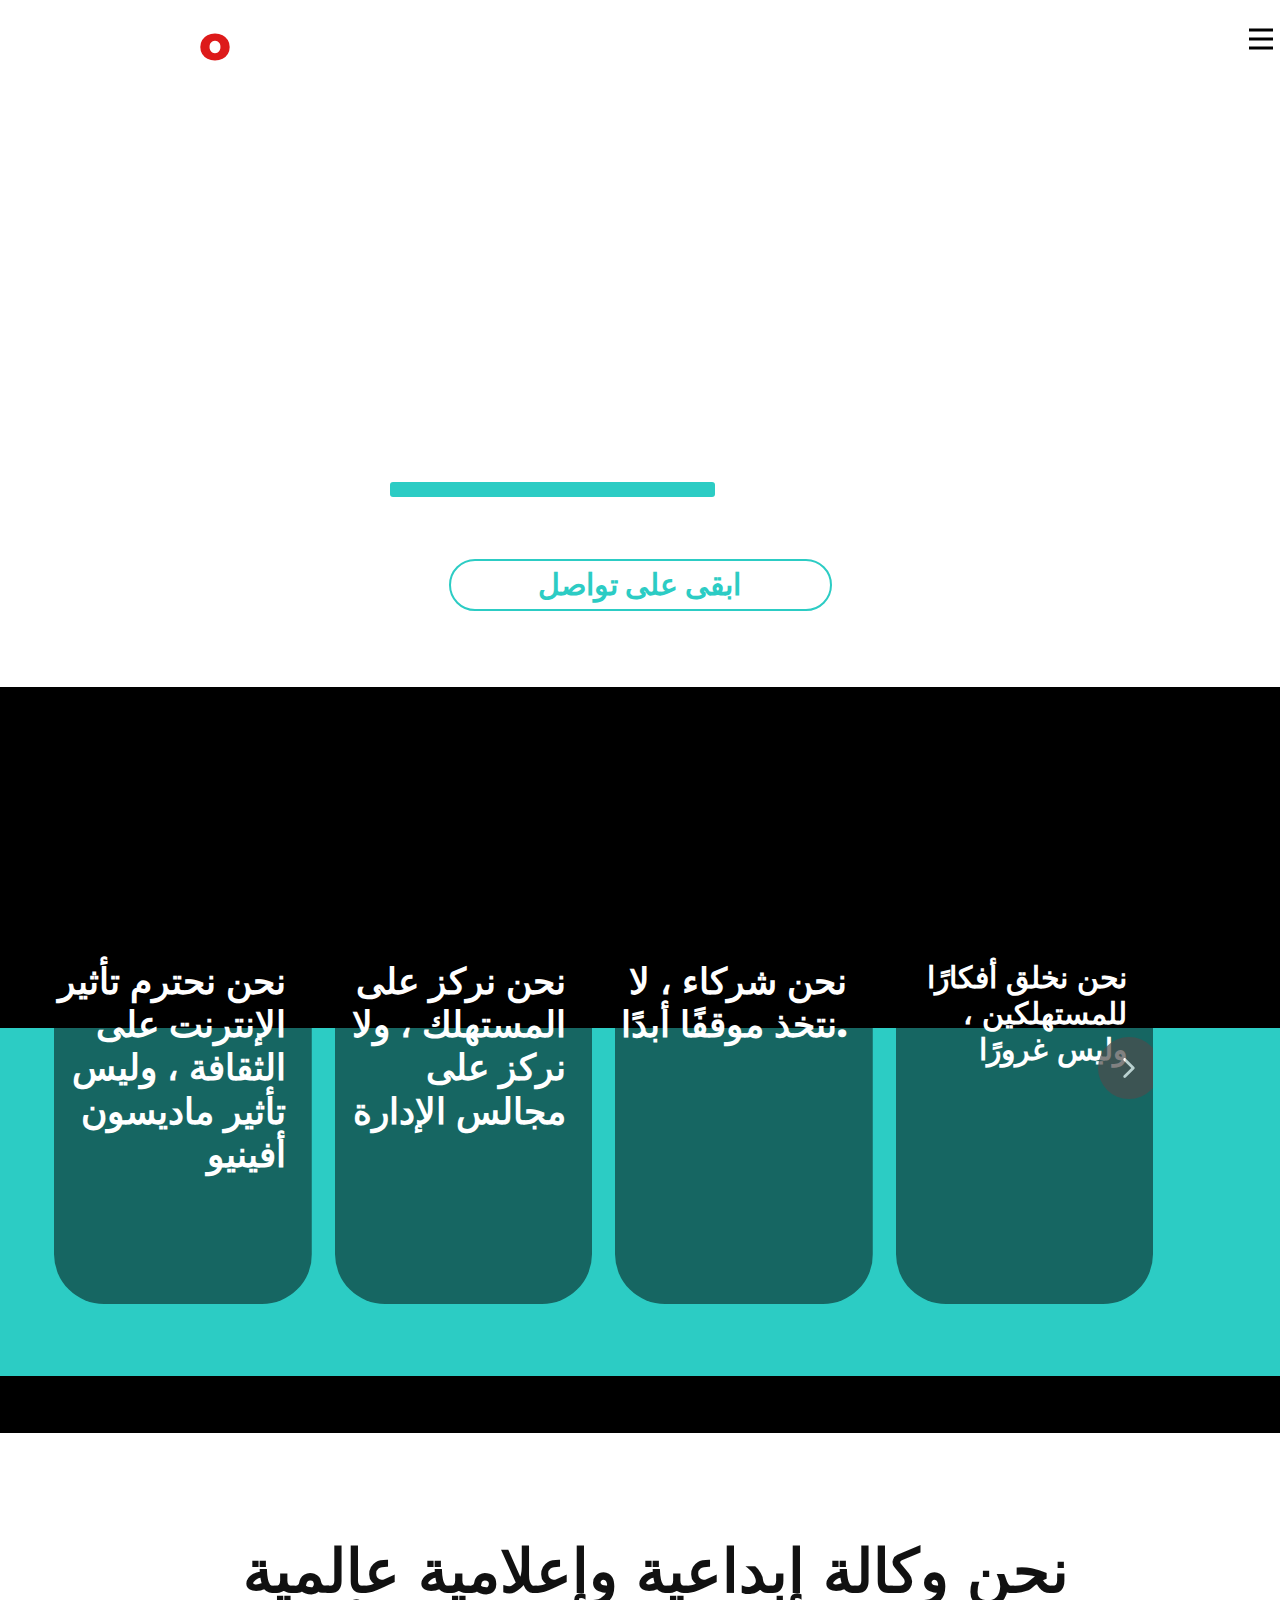
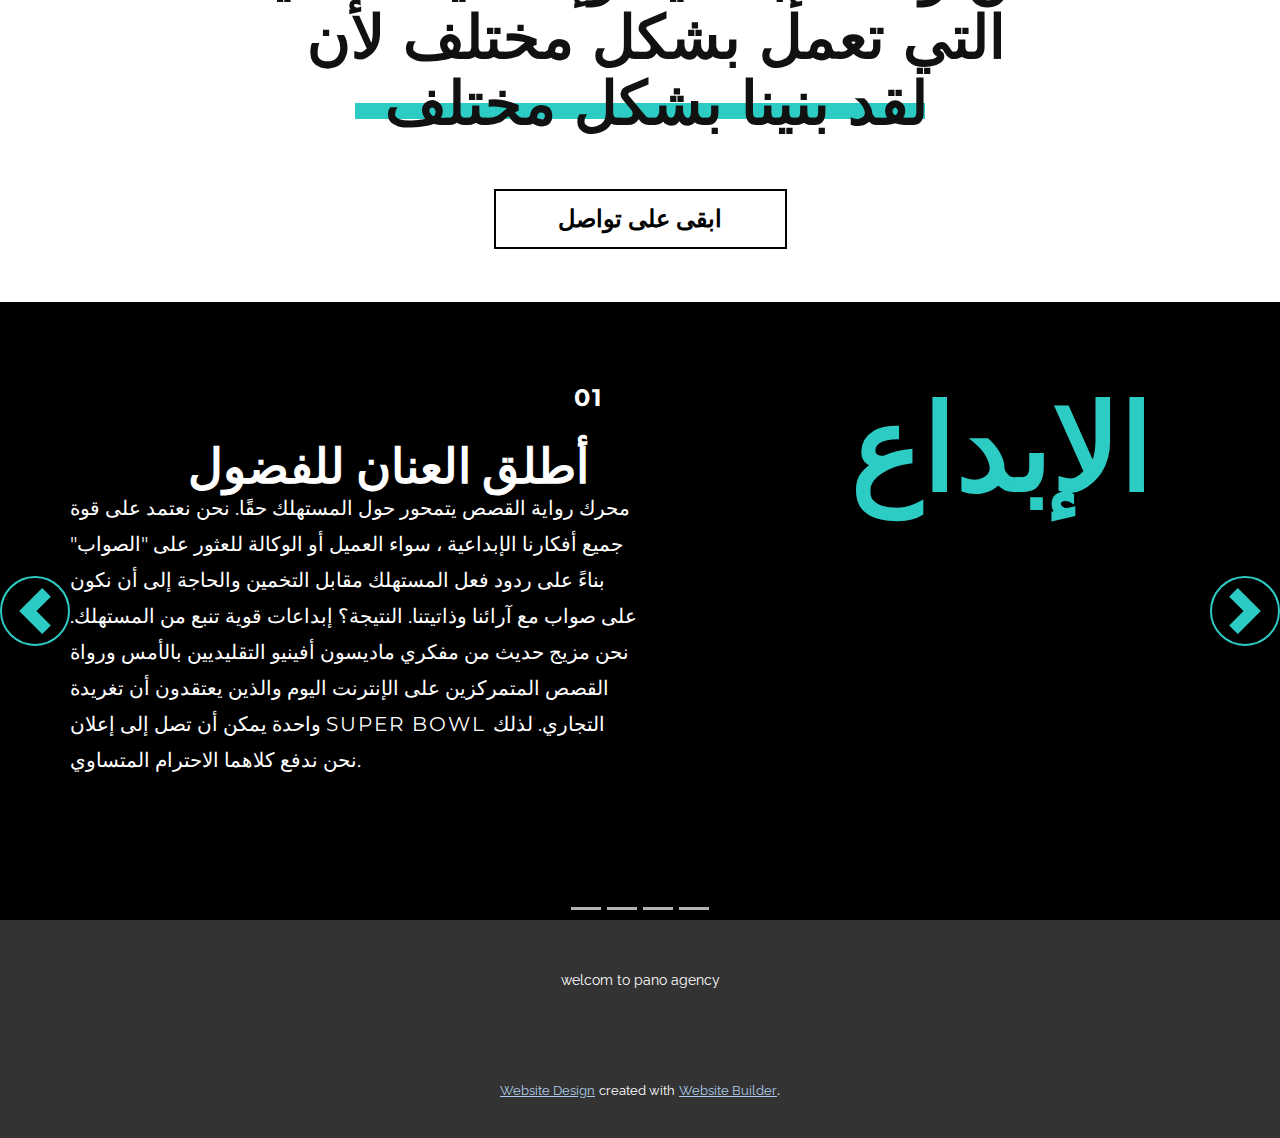
==== index.html @ 9c62eea8 "Add files via upload" ====
<!DOCTYPE html>
<html style="font-size: 16px;">
  <head>
    <meta name="viewport" content="width=device-width, initial-scale=1.0">
    <meta charset="utf-8">
    <meta name="keywords" content="Pano, ​نحن الوكالة الإعلامية&nbsp;والإبداعية الفعلية&nbsp;التي تبحث عنها.">
    <meta name="description" content="">
    <meta name="page_type" content="np-template-header-footer-from-plugin">
    <title>Page 1</title>
    <link rel="stylesheet" href="nicepage.css" media="screen">
<link rel="stylesheet" href="Page-1.css" media="screen">
    <script class="u-script" type="text/javascript" src="jquery.js" defer=""></script>
    <script class="u-script" type="text/javascript" src="nicepage.js" defer=""></script>
    <meta name="generator" content="Nicepage 3.26.0, nicepage.com">
    
    
    
    
    <link id="u-theme-google-font" rel="stylesheet" href="https://fonts.googleapis.com/css?family=Montserrat:100,100i,200,200i,300,300i,400,400i,500,500i,600,600i,700,700i,800,800i,900,900i|Raleway:100,100i,200,200i,300,300i,400,400i,500,500i,600,600i,700,700i,800,800i,900,900i">
    <link id="u-page-google-font" rel="stylesheet" href="https://fonts.googleapis.com/css?family=Playfair+Display:400,400i,500,500i,600,600i,700,700i,800,800i,900,900i">
    
    
    
    
    
    <script type="application/ld+json">{
		"@context": "http://schema.org",
		"@type": "Organization",
		"name": ""
}</script>
    <meta name="theme-color" content="#478ac9">
    <meta property="og:title" content="Page 1">
    <meta property="og:type" content="website">
  </head>
  <body data-home-page="Page-1.html" data-home-page-title="Page 1" class="u-body u-overlap u-overlap-contrast u-overlap-transparent"><header class="u-black u-clearfix u-header u-sticky u-sticky-5698 u-header" id="sec-eced"><div class="u-clearfix u-sheet u-sheet-1">
        <nav class="u-menu u-menu-dropdown u-offcanvas u-menu-1" data-responsive-from="XL">
          <div class="menu-collapse" style="font-size: 1rem; letter-spacing: 0px; font-weight: 700; text-transform: uppercase;" wfd-invisible="true">
            <a class="u-button-style u-custom-active-border-color u-custom-border u-custom-border-color u-custom-borders u-custom-hover-border-color u-custom-left-right-menu-spacing u-custom-padding-bottom u-custom-text-active-color u-custom-text-color u-custom-text-hover-color u-custom-top-bottom-menu-spacing u-nav-link u-text-active-palette-1-base u-text-hover-palette-2-base u-white" href="#">
              <svg><use xmlns:xlink="http://www.w3.org/1999/xlink" xlink:href="#menu-hamburger"></use></svg>
              <svg version="1.1" xmlns="http://www.w3.org/2000/svg" xmlns:xlink="http://www.w3.org/1999/xlink"><defs><symbol id="menu-hamburger" viewBox="0 0 16 16" style="width: 16px; height: 16px;"><rect y="1" width="16" height="2"></rect><rect y="7" width="16" height="2"></rect><rect y="13" width="16" height="2"></rect>
</symbol>
</defs></svg>
            </a>
          </div>
          <div class="u-custom-menu u-nav-container" wfd-invisible="true">
            <ul class="u-nav u-spacing-30 u-unstyled u-nav-1"><li class="u-nav-item"><a class="u-border-2 u-border-active-palette-2-base u-border-hover-palette-2-base u-border-no-left u-border-no-right u-border-no-top u-button-style u-nav-link u-text-active-palette-2-base u-text-grey-90 u-text-hover-grey-90" href="virtual.html" style="padding: 10px 0px;">virtual</a>
</li></ul>
          </div>
          <div class="u-custom-menu u-nav-container-collapse" wfd-invisible="true">
            <div class="u-black u-container-style u-inner-container-layout u-opacity u-opacity-95 u-sidenav">
              <div class="u-inner-container-layout u-sidenav-overflow">
                <div class="u-menu-close"></div>
                <ul class="u-align-center u-nav u-popupmenu-items u-unstyled u-nav-2"><li class="u-nav-item"><a class="u-button-style u-nav-link" href="virtual.html" style="padding: 10px 0px;">virtual</a>
</li></ul>
              </div>
            </div>
            <div class="u-black u-menu-overlay u-opacity u-opacity-70" wfd-invisible="true"></div>
          </div>
        </nav>
        <h1 class="u-text u-text-default u-text-1">Pan<span class="u-text-custom-color-1">o</span>
        </h1>
      </div></header>
    <section class="u-clearfix u-shading u-uploaded-video u-video u-section-1" id="sec-912e">
      <div class="u-background-video u-expanded u-video-contain" style="filter: brightness(0.4);">
        <div class="embed-responsive">
          <video class="embed-responsive-item" data-autoplay="1" loop="" muted="" autoplay="autoplay" playsinline="">
            <source src="files/video.mp4" type="video/mp4">
            <p>Your browser does not support HTML5 video.</p>
          </video>
        </div>
      </div>
      <div class="u-clearfix u-sheet u-sheet-1">
        <h1 class="u-align-center u-text u-text-default u-text-1"> نحن الوكالة الإعلامية<br>&nbsp;والإبداعية الفعلية<br>&nbsp;التي تبحث عنها.
        </h1>
        <div class="u-palette-4-base u-radius-3 u-shape u-shape-round u-shape-1" data-animation-name="jello" data-animation-duration="2500" data-animation-delay="750" data-animation-direction=""></div>
        <a href="https://docs.google.com/forms/d/1JQAjfJgvZycmXR23ZV0h8akam9BcXs457wMVAvdqgVI/edit" class="u-border-2 u-border-palette-4-base u-btn u-btn-round u-button-style u-hover-palette-3-light-1 u-none u-radius-27 u-text-hover-white u-text-palette-4-base u-btn-1"> ابقى على تواصل </a>
      </div>
    </section>
    <section class="u-black u-clearfix u-section-2" id="sec-b21a">
      <div class="u-expanded-width u-palette-4-base u-shape u-shape-rectangle u-shape-1"></div>
      <div class="u-layout-horizontal u-list u-list-1">
        <div class="u-repeater u-repeater-1">
          <div class="u-container-style u-image u-image-round u-list-item u-radius-50 u-repeater-item u-shading u-image-1" data-image-width="1318" data-image-height="1080">
            <div class="u-container-layout u-similar-container u-container-layout-1">
              <h3 class="u-align-right u-text u-text-white u-text-1"> نحن نحترم تأثير الإنترنت على الثقافة ، وليس تأثير ماديسون أفينيو</h3>
            </div>
          </div>
          <div class="u-container-style u-image u-image-round u-list-item u-radius-50 u-repeater-item u-shading u-image-2" data-image-width="1920" data-image-height="910">
            <div class="u-container-layout u-similar-container u-container-layout-2">
              <h3 class="u-align-right u-text u-text-white u-text-2"> نحن نركز على المستهلك ، ولا نركز على مجالس الإدارة </h3>
            </div>
          </div>
          <div class="u-container-style u-image u-image-round u-list-item u-radius-50 u-repeater-item u-shading u-image-3" data-image-width="800" data-image-height="1202">
            <div class="u-container-layout u-similar-container u-container-layout-3">
              <h3 class="u-align-right u-text u-text-white u-text-3"> نحن شركاء ، لا نتخذ موقفًا أبدًا. </h3>
            </div>
          </div>
          <div class="u-container-style u-image u-image-round u-list-item u-radius-50 u-repeater-item u-shading u-image-4" data-image-width="800" data-image-height="1120">
            <div class="u-container-layout u-similar-container u-container-layout-4">
              <h3 class="u-align-right u-text u-text-4"> نحن نخلق أفكارًا للمستهلكين ، وليس غرورًا</h3>
            </div>
          </div>
          <div class="u-container-style u-image u-image-round u-list-item u-radius-50 u-repeater-item u-shading u-image-5" data-image-width="1600" data-image-height="1067">
            <div class="u-container-layout u-similar-container u-container-layout-5">
              <h3 class="u-align-right u-text u-text-5"> نحن نبتكر حرفة جديدة إلى الأبد ، بينما لا تزال الصناعة تصقل حرفة خاصة بهم.</h3>
            </div>
          </div>
          <div class="u-container-style u-image u-image-round u-list-item u-radius-50 u-repeater-item u-shading u-image-6" data-image-width="732" data-image-height="501">
            <div class="u-container-layout u-similar-container u-container-layout-6">
              <h3 class="u-align-right u-text u-text-6"> نحن نقدر إشارات المستهلك الحقيقي.</h3>
            </div>
          </div>
          <div class="u-container-style u-image u-image-round u-list-item u-radius-50 u-repeater-item u-shading u-image-7" data-image-width="8494" data-image-height="5663">
            <div class="u-container-layout u-similar-container u-container-layout-7">
              <h3 class="u-align-right u-text u-text-7"> نحن مهووسون بنتائج الأعمال ، ولا نربت على ظهورنا.</h3>
            </div>
          </div>
          <div class="u-container-style u-image u-image-round u-list-item u-radius-50 u-repeater-item u-shading u-image-8" data-image-width="750" data-image-height="426">
            <div class="u-container-layout u-similar-container u-container-layout-8">
              <h3 class="u-align-right u-text u-text-8"> نحن نقود الصلة بالسياق على نطاق واسع لأنها تقود الأعمال.</h3>
            </div>
          </div>
          <div class="u-container-style u-image u-image-round u-list-item u-radius-50 u-repeater-item u-shading u-image-9" data-image-width="300" data-image-height="300">
            <div class="u-container-layout u-similar-container u-container-layout-9">
              <h3 class="u-align-right u-text u-text-9"> لدينا التواضع والفضول لإيجاد الحق في عدم مناقشة ما هو مناسب لشهور متتالية.</h3>
            </div>
          </div>
          <div class="u-container-style u-image u-image-round u-list-item u-radius-50 u-repeater-item u-shading u-image-10" data-image-width="300" data-image-height="300">
            <div class="u-container-layout u-similar-container u-container-layout-10">
              <h3 class="u-align-right u-text u-text-10"> نعتقد أنه من مسؤوليتنا تقديم نتائج الأعمال ... أو طردنا.</h3>
            </div>
          </div>
          <div class="u-container-style u-image u-image-round u-list-item u-radius-50 u-repeater-item u-shading u-image-11" data-image-width="300" data-image-height="300">
            <div class="u-container-layout u-similar-container u-container-layout-11">
              <h3 class="u-align-right u-text u-text-11"> نحن جميعًا ممارسون ونقوم بالعمل.</h3>
            </div>
          </div>
          <div class="u-container-style u-image u-image-round u-list-item u-radius-50 u-repeater-item u-shading u-image-12" data-image-width="1920" data-image-height="1280">
            <div class="u-container-layout u-similar-container u-container-layout-12">
              <h3 class="u-align-right u-text u-text-12"> نحن نقيس غير القابل للتطوير.</h3>
            </div>
          </div>
        </div>
        <a class="u-absolute-vcenter u-gallery-nav u-gallery-nav-prev u-grey-70 u-icon-circle u-opacity u-opacity-70 u-spacing-21 u-text-white u-gallery-nav-1" href="#" role="button">
          <span aria-hidden="true">
            <svg viewBox="0 0 451.847 451.847"><path d="M97.141,225.92c0-8.095,3.091-16.192,9.259-22.366L300.689,9.27c12.359-12.359,32.397-12.359,44.751,0
c12.354,12.354,12.354,32.388,0,44.748L173.525,225.92l171.903,171.909c12.354,12.354,12.354,32.391,0,44.744
c-12.354,12.365-32.386,12.365-44.745,0l-194.29-194.281C100.226,242.115,97.141,234.018,97.141,225.92z"></path></svg>
          </span>
          <span class="sr-only">
            <svg viewBox="0 0 451.847 451.847"><path d="M97.141,225.92c0-8.095,3.091-16.192,9.259-22.366L300.689,9.27c12.359-12.359,32.397-12.359,44.751,0
c12.354,12.354,12.354,32.388,0,44.748L173.525,225.92l171.903,171.909c12.354,12.354,12.354,32.391,0,44.744
c-12.354,12.365-32.386,12.365-44.745,0l-194.29-194.281C100.226,242.115,97.141,234.018,97.141,225.92z"></path></svg>
          </span>
        </a>
        <a class="u-gallery-nav u-gallery-nav-next u-grey-70 u-icon-circle u-opacity u-opacity-70 u-spacing-21 u-text-white u-gallery-nav-2" href="#" role="button">
          <span aria-hidden="true">
            <svg viewBox="0 0 451.846 451.847"><path d="M345.441,248.292L151.154,442.573c-12.359,12.365-32.397,12.365-44.75,0c-12.354-12.354-12.354-32.391,0-44.744
L278.318,225.92L106.409,54.017c-12.354-12.359-12.354-32.394,0-44.748c12.354-12.359,32.391-12.359,44.75,0l194.287,194.284
c6.177,6.18,9.262,14.271,9.262,22.366C354.708,234.018,351.617,242.115,345.441,248.292z"></path></svg>
          </span>
          <span class="sr-only">
            <svg viewBox="0 0 451.846 451.847"><path d="M345.441,248.292L151.154,442.573c-12.359,12.365-32.397,12.365-44.75,0c-12.354-12.354-12.354-32.391,0-44.744
L278.318,225.92L106.409,54.017c-12.354-12.359-12.354-32.394,0-44.748c12.354-12.359,32.391-12.359,44.75,0l194.287,194.284
c6.177,6.18,9.262,14.271,9.262,22.366C354.708,234.018,351.617,242.115,345.441,248.292z"></path></svg>
          </span>
        </a>
      </div>
    </section>
    <section class="u-align-center u-clearfix u-section-3" id="sec-3e8d">
      <div class="u-clearfix u-sheet u-sheet-1">
        <div class="u-palette-4-base u-shape u-shape-rectangle u-shape-1"></div>
        <h1 class="u-text u-text-1"> نحن وكالة إبداعية وإعلامية عالمية <br>التي تعمل بشكل مختلف لأن <br>لقد بنينا بشكل مختلف
        </h1>
        <a href="https://docs.google.com/forms/d/1JQAjfJgvZycmXR23ZV0h8akam9BcXs457wMVAvdqgVI/edit" class="u-border-2 u-border-black u-btn u-button-style u-hover-black u-none u-text-black u-text-hover-white u-btn-1"> ابقى على تواصل<span style="font-size: 1.5rem;"></span>
        </a>
      </div>
    </section>
    <section class="u-carousel u-slide u-block-c011-1" id="carousel_f19c" data-interval="5000" data-u-ride="carousel">
      <ol class="u-absolute-hcenter u-carousel-indicators u-block-c011-2">
        <li data-u-target="#carousel_f19c" class="u-active u-grey-30" data-u-slide-to="0"></li>
        <li data-u-target="#carousel_f19c" class="u-grey-30" data-u-slide-to="1"></li>
        <li data-u-target="#carousel_f19c" class="u-grey-30" data-u-slide-to="2"></li>
        <li data-u-target="#carousel_f19c" class="u-grey-30" data-u-slide-to="3"></li>
      </ol>
      <div class="u-carousel-inner" role="listbox">
        <div class="u-active u-black u-carousel-item u-clearfix u-section-4-1">
          <div class="u-clearfix u-sheet u-valign-middle-lg u-valign-middle-md u-valign-middle-xl u-sheet-1">
            <div class="u-clearfix u-expanded-width u-layout-wrap u-layout-wrap-1">
              <div class="u-layout">
                <div class="u-layout-row">
                  <div class="u-container-style u-layout-cell u-left-cell u-size-30 u-layout-cell-1">
                    <div class="u-container-layout u-container-layout-1">
                      <h4 class="u-text u-text-1">01</h4>
                      <h2 class="u-custom-font u-font-playfair-display u-text u-text-default u-text-2"> أطلق العنان للفضول<br>
                      </h2>
                      <p class="u-custom-font u-heading-font u-text u-text-3"> محرك رواية القصص يتمحور حول المستهلك حقًا. نحن نعتمد على قوة جميع أفكارنا الإبداعية ، سواء العميل أو الوكالة للعثور على "الصواب" بناءً على ردود فعل المستهلك مقابل التخمين والحاجة إلى أن نكون على صواب مع آرائنا وذاتيتنا. النتيجة؟ إبداعات قوية تنبع من المستهلك. نحن مزيج حديث من مفكري ماديسون أفينيو التقليديين بالأمس ورواة القصص المتمركزين على الإنترنت اليوم والذين يعتقدون أن تغريدة واحدة يمكن أن تصل إلى إعلان Super Bowl التجاري. لذلك نحن ندفع كلاهما الاحترام المتساوي.</p>
                    </div>
                  </div>
                  <div class="u-container-style u-layout-cell u-right-cell u-size-30 u-layout-cell-2">
                    <div class="u-container-layout u-valign-top u-container-layout-2">
                      <h1 class="u-custom-font u-font-playfair-display u-text u-text-default u-text-palette-4-base u-text-4"> الإبداع&nbsp;</h1>
                    </div>
                  </div>
                </div>
              </div>
            </div>
          </div>
        </div>
        <div class="u-carousel-item u-clearfix u-white u-section-4-2">
          <div class="u-clearfix u-sheet u-valign-middle-lg u-valign-middle-md u-valign-middle-xl u-sheet-1">
            <div class="u-clearfix u-expanded-width u-layout-wrap u-layout-wrap-1">
              <div class="u-layout">
                <div class="u-layout-row">
                  <div class="u-container-style u-layout-cell u-left-cell u-size-30 u-layout-cell-1">
                    <div class="u-container-layout u-valign-top u-container-layout-1">
                      <h4 class="u-text u-text-default u-text-1">02</h4>
                      <h2 class="u-align-right u-custom-font u-font-playfair-display u-text u-text-default u-text-2"> نتائج الأعمال. لا تصل محتمل.</h2>
                      <p class="u-align-right u-custom-font u-heading-font u-text u-text-default u-text-3"> نحن نركز بلا كلل على شيء واحد: دفع نتائج الأعمال للعلامات التجارية. وهذا يعني وجود احترام عميق ومعرفة حميمة بالقنوات التي يقضي فيها المستهلكون وقتهم ، وبناء أنظمة حديثة للتخطيط والشراء والتحليل تدفع المستهلكين إلى التصرف. بينما تم بناء الصناعة على مدى الوصول والكفاءة ، فإننا نعمل على تغيير النموذج لفهم الانتباه والأهمية والنتائج</p>
                    </div>
                  </div>
                  <div class="u-container-style u-layout-cell u-right-cell u-size-30 u-layout-cell-2">
                    <div class="u-container-layout u-valign-bottom-sm u-valign-bottom-xs u-valign-top-lg u-valign-top-md u-valign-top-xl u-container-layout-2">
                      <h1 class="u-custom-font u-font-playfair-display u-text u-text-custom-color-1 u-text-default u-text-4"> وسائط</h1>
                    </div>
                  </div>
                </div>
              </div>
            </div>
          </div>
        </div>
        <div class="u-black u-carousel-item u-clearfix u-section-4-3">
          <div class="u-clearfix u-sheet u-valign-middle-lg u-valign-middle-md u-valign-middle-xl u-sheet-1">
            <div class="u-clearfix u-expanded-width u-layout-wrap u-layout-wrap-1">
              <div class="u-layout">
                <div class="u-layout-row">
                  <div class="u-container-style u-layout-cell u-left-cell u-size-30 u-layout-cell-1">
                    <div class="u-container-layout u-container-layout-1">
                      <h4 class="u-text u-text-1">03</h4>
                      <h2 class="u-custom-font u-font-playfair-display u-text u-text-default u-text-2"> نحن نتحدث عن الناس<br>
                      </h2>
                      <p class="u-align-right u-custom-font u-heading-font u-text u-text-3"> نضع البشر في طليعة كل ما نقوم به ، مما يضمن أن تكون أفكارنا وخططنا غنية ثقافيًا ويقودها المستهلك. نحن نتعامل مع الإستراتيجية بالتطبيق العملي والتواضع والتعاطف. نعتقد أن العلامات التجارية اليوم لا يمكنها الاعتماد على رسالة واحدة عامة يتم تقديمها إلى جمهور كبير ، والطريقة الأكثر فاعلية لزيادة الملاءمة والنمو هي التحدث بشكل خاص ومختلف مع الأشخاص بناءً على هويتهم ، من خلال الاستماع والفهم.</p>
                    </div>
                  </div>
                  <div class="u-container-style u-layout-cell u-right-cell u-size-30 u-layout-cell-2">
                    <div class="u-container-layout u-valign-top u-container-layout-2">
                      <h1 class="u-custom-font u-font-playfair-display u-text u-text-default u-text-palette-4-base u-text-4"> إستراتيجية</h1>
                    </div>
                  </div>
                </div>
              </div>
            </div>
          </div>
        </div>
        <div class="u-carousel-item u-clearfix u-white u-section-4-4">
          <div class="u-clearfix u-sheet u-valign-middle-lg u-valign-middle-md u-valign-middle-xl u-sheet-1">
            <div class="u-clearfix u-expanded-width u-layout-wrap u-layout-wrap-1">
              <div class="u-layout">
                <div class="u-layout-row">
                  <div class="u-container-style u-layout-cell u-left-cell u-size-30 u-layout-cell-1">
                    <div class="u-container-layout u-valign-top u-container-layout-1">
                      <h4 class="u-text u-text-default u-text-1">04</h4>
                      <h2 class="u-align-right u-custom-font u-font-playfair-display u-text u-text-default u-text-2"> اقترض عقولنا</h2>
                      <p class="u-align-right u-custom-font u-heading-font u-text u-text-default u-text-3"> تعمق في الوضع الحالي لاهتمام المستهلك وانغمس في فريقك في المجالات الثقافية الناشئة لاكتساب فهم متعمق لما يتطلبه الأمر لتعزيز الملاءمة في المشهد الحالي. ستعمل جنبًا إلى جنب مع بعض الاستراتيجيين والمبدعين والمتخصصين في منصات الوسائط الأكثر خبرة وتقدمًا وهوس المستهلكين في الصناعة لإطلاق حلول حديثة لأكبر تحديات عملك. ابتعد عن مجموعة كبيرة من الأفكار القابلة للتنفيذ التي يمكن طرحها في السوق وخريطة طريق إستراتيجية قوية لكيفية بناء صلة مستدامة لعلامتك التجارية عبر مجموعة واسعة من المستهلكين.</p>
                    </div>
                  </div>
                  <div class="u-container-style u-layout-cell u-right-cell u-size-30 u-layout-cell-2">
                    <div class="u-container-layout u-valign-bottom-sm u-valign-bottom-xs u-valign-top-lg u-valign-top-md u-valign-top-xl u-container-layout-2">
                      <h1 class="u-custom-font u-font-playfair-display u-text u-text-custom-color-1 u-text-default u-text-4"> مستشار</h1>
                    </div>
                  </div>
                </div>
              </div>
            </div>
          </div>
        </div>
      </div>
      <a class="u-absolute-vcenter u-border-2 u-border-palette-4-base u-carousel-control u-carousel-control-prev u-icon-circle u-spacing-10 u-text-palette-4-base u-block-c011-3" href="#carousel_f19c" role="button" data-u-slide="prev">
        <span aria-hidden="true">
          <svg viewBox="0 0 8 8"><path d="M5.25 0l-4 4 4 4 1.5-1.5-2.5-2.5 2.5-2.5-1.5-1.5z"></path></svg>
        </span>
        <span class="sr-only">
          <svg viewBox="0 0 8 8"><path d="M5.25 0l-4 4 4 4 1.5-1.5-2.5-2.5 2.5-2.5-1.5-1.5z"></path></svg>
        </span>
      </a>
      <a class="u-absolute-vcenter u-border-2 u-border-palette-4-base u-carousel-control u-carousel-control-next u-icon-circle u-spacing-10 u-text-palette-4-base u-block-c011-4" href="#carousel_f19c" role="button" data-u-slide="next">
        <span aria-hidden="true">
          <svg viewBox="0 0 8 8"><path d="M2.75 0l-1.5 1.5 2.5 2.5-2.5 2.5 1.5 1.5 4-4-4-4z"></path></svg>
        </span>
        <span class="sr-only">
          <svg viewBox="0 0 8 8"><path d="M2.75 0l-1.5 1.5 2.5 2.5-2.5 2.5 1.5 1.5 4-4-4-4z"></path></svg>
        </span>
      </a>
    </section>
    
    
    <footer class="u-align-center u-clearfix u-footer u-grey-80 u-footer" id="sec-65c1"><div class="u-clearfix u-sheet u-sheet-1">
        <p class="u-small-text u-text u-text-variant u-text-1">welcom to pano agency</p>
      </div></footer>
    <section class="u-backlink u-clearfix u-grey-80">
      <a class="u-link" href="https://nicepage.com/website-design" target="_blank">
        <span>Website Design</span>
      </a>
      <p class="u-text">
        <span>created with</span>
      </p>
      <a class="u-link" href="https://nicepage.com/website-builder" target="_blank">
        <span>Website Builder</span>
      </a>. 
    </section>
  </body>
</html>
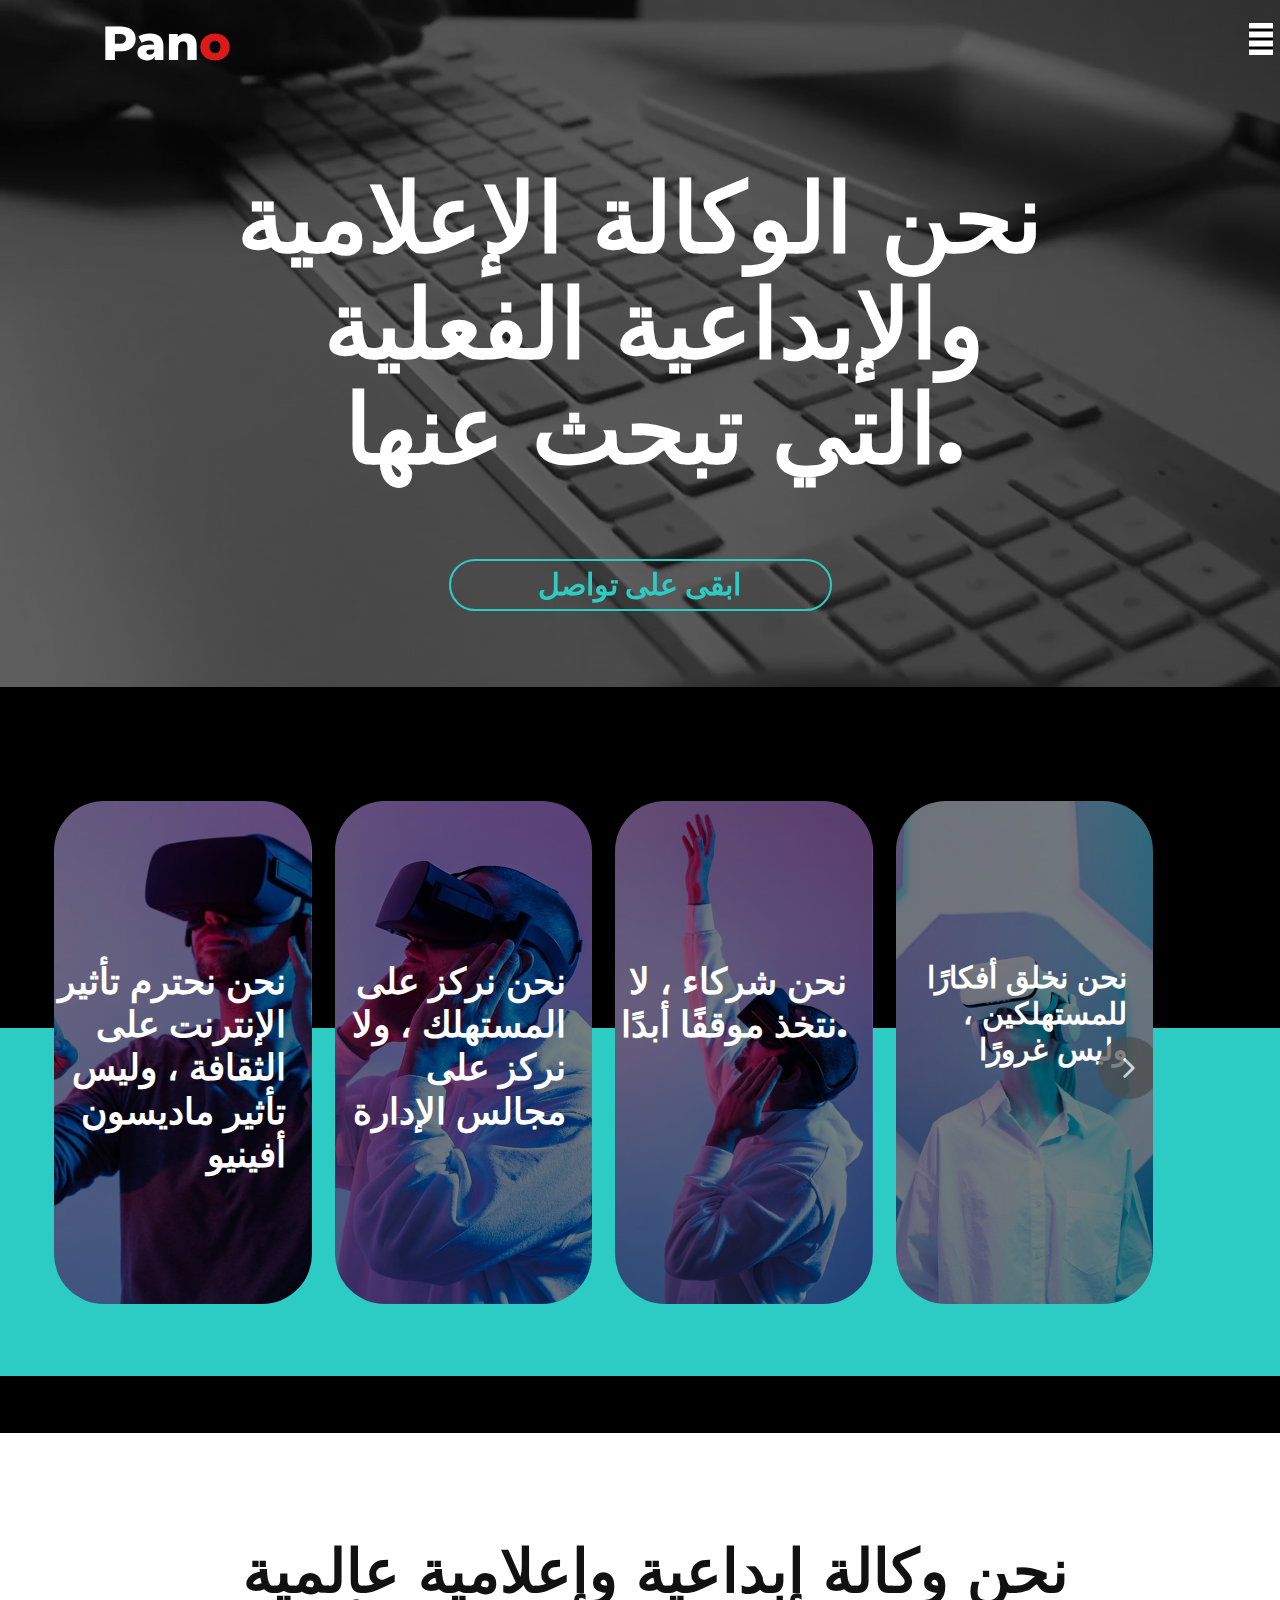
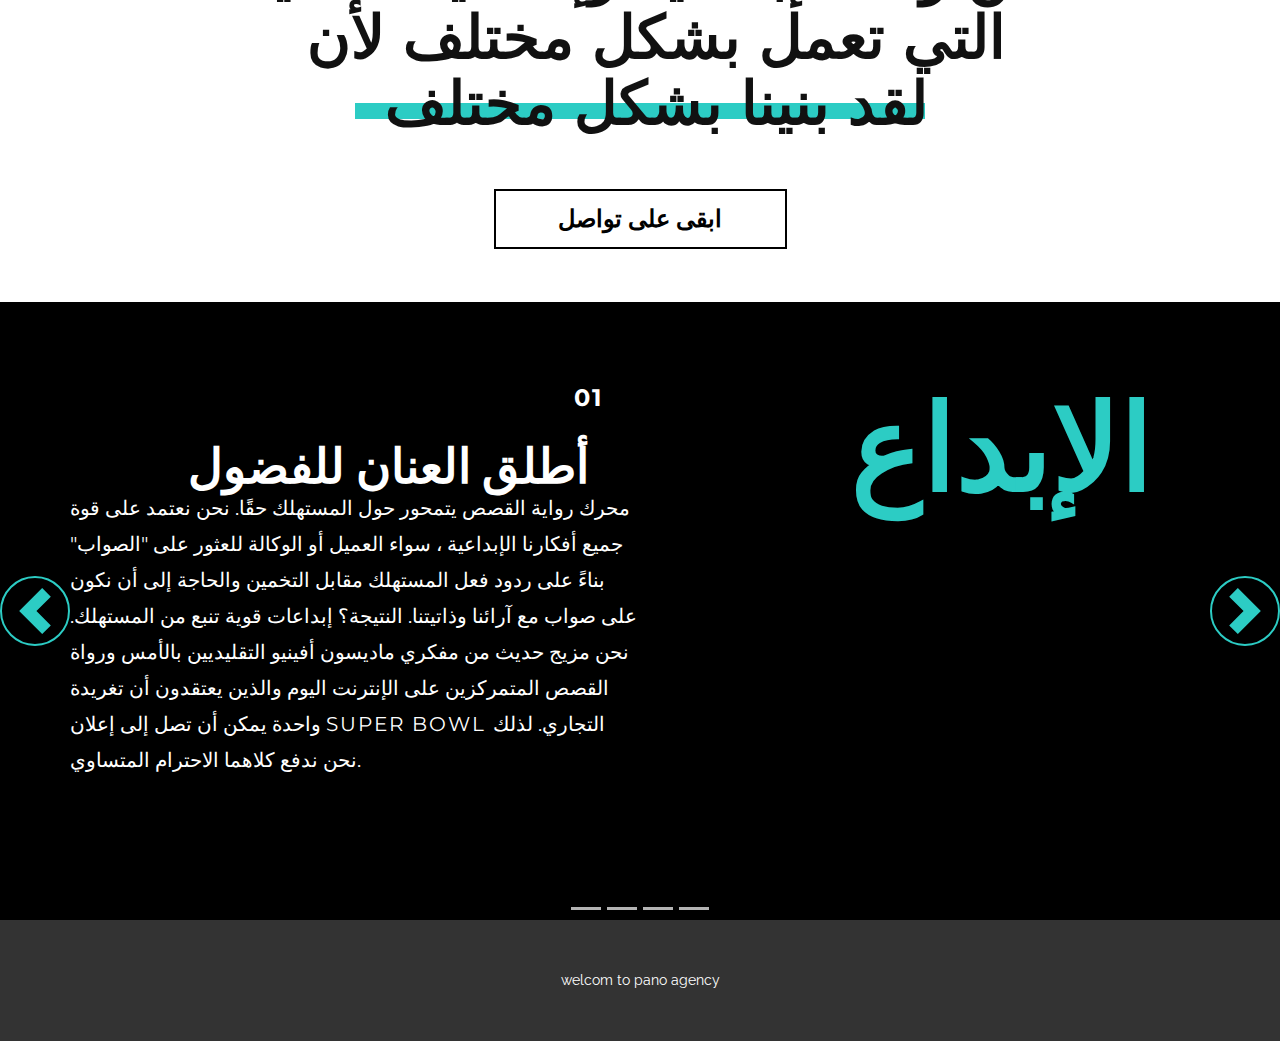
==== commit ae53e096: "Update index.html" ====
--- a/index.html
+++ b/index.html
@@ -297,16 +297,6 @@
     <footer class="u-align-center u-clearfix u-footer u-grey-80 u-footer" id="sec-65c1"><div class="u-clearfix u-sheet u-sheet-1">
         <p class="u-small-text u-text u-text-variant u-text-1">welcom to pano agency</p>
       </div></footer>
-    <section class="u-backlink u-clearfix u-grey-80">
-      <a class="u-link" href="https://nicepage.com/website-design" target="_blank">
-        <span>Website Design</span>
-      </a>
-      <p class="u-text">
-        <span>created with</span>
-      </p>
-      <a class="u-link" href="https://nicepage.com/website-builder" target="_blank">
-        <span>Website Builder</span>
-      </a>. 
-    </section>
+   
   </body>
-</html>+</html>
